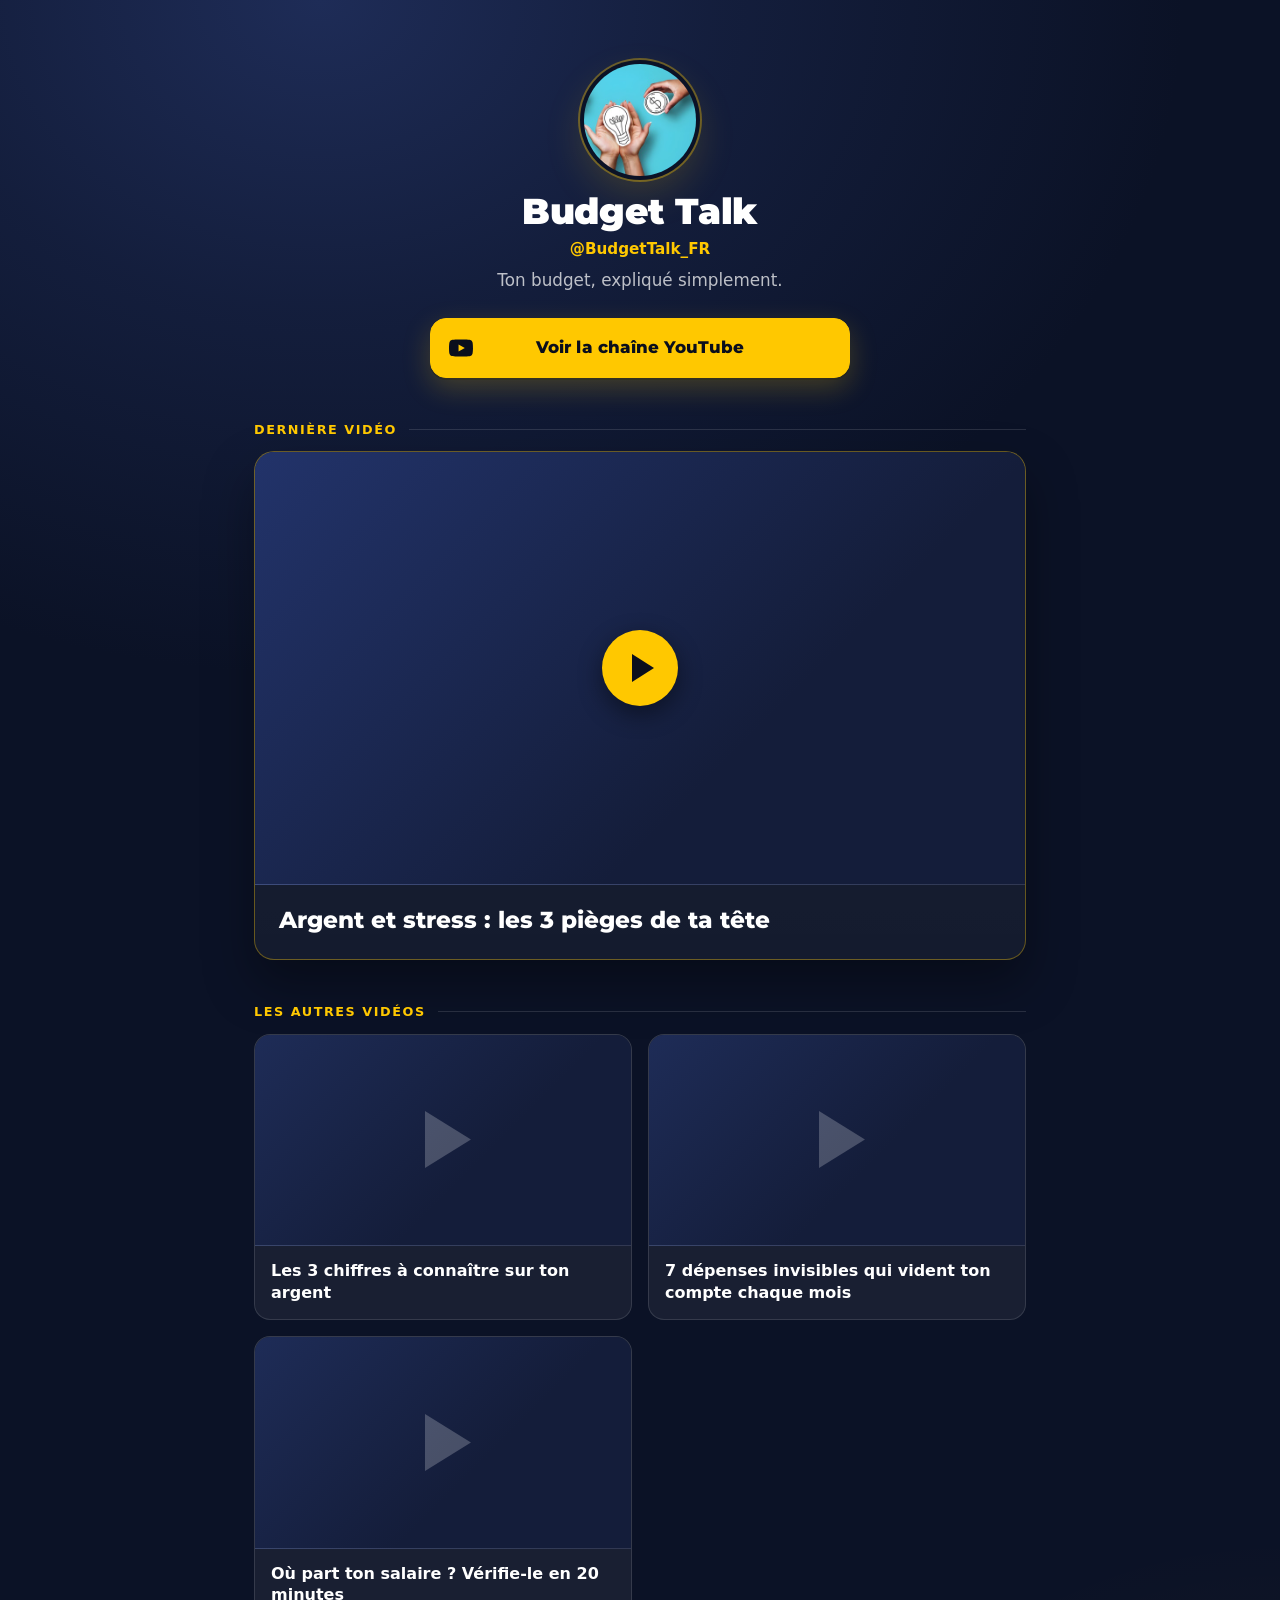
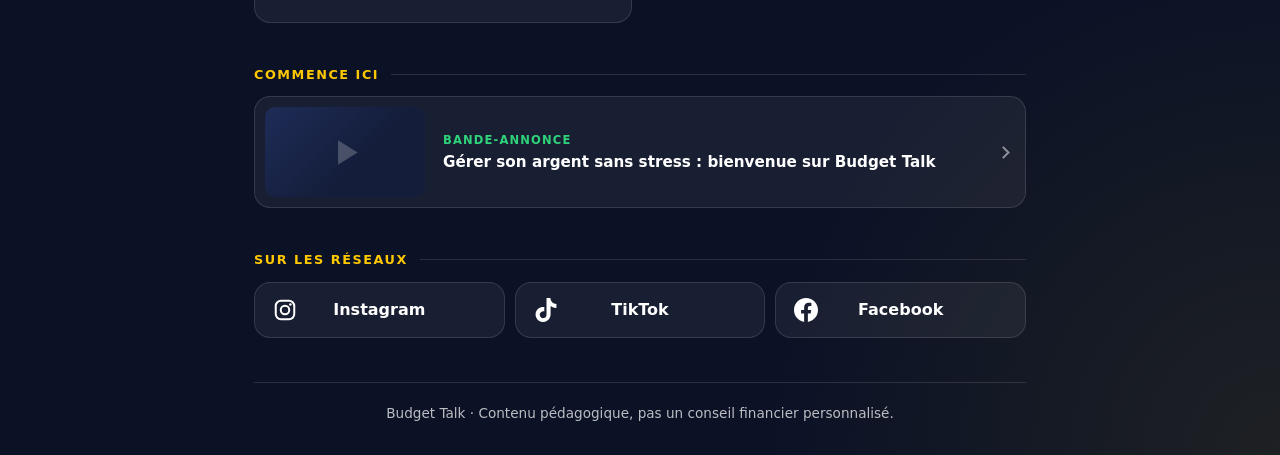
==== liens/index.html @ e32ff12e "Ajoute la page de liens Budget Talk (/liens/) Page type Linktree : dernière vidéo en premier, autres" ====
<!doctype html>
<html lang="fr">
<head>
<meta charset="utf-8">
<meta name="viewport" content="width=device-width, initial-scale=1, viewport-fit=cover">
<title>Budget Talk – Liens</title>
<meta name="description" content="Les vidéos et les réseaux de Budget Talk, la chaîne YouTube qui explique ton budget simplement.">
<meta name="theme-color" content="#0B1226">
<meta name="color-scheme" content="dark">
<link rel="canonical" href="https://leomira-1999.github.io/liens/">
<link rel="icon" type="image/png" sizes="180x180" href="icon.png">
<link rel="apple-touch-icon" href="icon.png">
<meta property="og:type" content="website">
<meta property="og:site_name" content="Budget Talk">
<meta property="og:url" content="https://leomira-1999.github.io/liens/">
<meta property="og:title" content="Budget Talk">
<meta property="og:description" content="Les vidéos et les réseaux de Budget Talk, la chaîne YouTube qui explique ton budget simplement.">
<meta property="og:image" content="https://leomira-1999.github.io/liens/og.jpg">
<meta property="og:image:type" content="image/jpeg">
<meta property="og:image:width" content="1200">
<meta property="og:image:height" content="630">
<meta property="og:image:alt" content="Budget Talk : ton budget, expliqué simplement.">
<meta property="og:locale" content="fr_FR">
<meta name="twitter:card" content="summary_large_image">
<link rel="stylesheet" href="style.css">
</head>
<body>
<main class="wrap">

  <header class="hero">
    <img class="avatar" src="avatar.jpg" width="96" height="96" alt="">
    <h1>Budget Talk</h1>
    <p class="handle">@BudgetTalk_FR</p>
    <p class="tagline">Ton budget, expliqué simplement.</p>
  </header>

  <a class="btn btn-primary" href="https://www.youtube.com/@BudgetTalk_FR" rel="noopener">
    <svg class="ico" viewBox="0 0 24 24" width="24" height="24" aria-hidden="true" focusable="false"><path fill="currentColor" d="M23.5 6.19a3.02 3.02 0 0 0-2.12-2.14C19.5 3.55 12 3.55 12 3.55s-7.5 0-9.38.5A3.02 3.02 0 0 0 .5 6.19C0 8.07 0 12 0 12s0 3.93.5 5.81a3.02 3.02 0 0 0 2.12 2.14c1.88.5 9.38.5 9.38.5s7.5 0 9.38-.5a3.02 3.02 0 0 0 2.12-2.14C24 15.93 24 12 24 12s0-3.93-.5-5.81zM9.55 15.57V8.43L15.82 12l-6.27 3.57z"/></svg>
    <span>Voir la chaîne YouTube</span>
  </a>

  <section class="block" aria-labelledby="h-derniere">
    <h2 id="h-derniere">Dernière vidéo</h2>
    <div id="featured">
      <noscript><p class="note">Toutes les vidéos sont sur <a href="https://www.youtube.com/@BudgetTalk_FR" rel="noopener">la chaîne YouTube</a>.</p></noscript>
    </div>
  </section>

  <section class="block" id="sec-autres" aria-labelledby="h-autres" hidden>
    <h2 id="h-autres">Les autres vidéos</h2>
    <ul class="list grid" id="list-autres"></ul>
  </section>

  <section class="block" id="sec-debut" aria-labelledby="h-debut" hidden>
    <h2 id="h-debut">Commence ici</h2>
    <ul class="list" id="list-debut"></ul>
  </section>

  <nav class="block socials" aria-label="Réseaux">
    <h2>Sur les réseaux</h2>
    <ul class="list">
      <li><a class="btn" href="https://www.instagram.com/budgettalk_fr/" rel="noopener">
        <svg class="ico" viewBox="0 0 24 24" width="24" height="24" aria-hidden="true" focusable="false"><rect x="2.75" y="2.75" width="18.5" height="18.5" rx="5.25" fill="none" stroke="currentColor" stroke-width="2"/><circle cx="12" cy="12" r="4.25" fill="none" stroke="currentColor" stroke-width="2"/><circle cx="17.4" cy="6.6" r="1.25" fill="currentColor"/></svg>
        <span>Instagram</span>
      </a></li>
      <li><a class="btn" href="https://www.tiktok.com/@budget.talk.fr" rel="noopener">
        <svg class="ico" viewBox="0 0 24 24" width="24" height="24" aria-hidden="true" focusable="false"><path fill="currentColor" d="M12.53.02C13.84 0 15.14.01 16.44 0c.08 1.53.63 3.09 1.75 4.17 1.12 1.11 2.7 1.62 4.24 1.79v4.03c-1.44-.05-2.89-.35-4.2-.97-.57-.26-1.1-.59-1.62-.93-.01 2.92.01 5.84-.02 8.75-.08 1.4-.54 2.79-1.35 3.94-1.31 1.92-3.58 3.17-5.91 3.21-1.43.08-2.86-.31-4.08-1.03-2.02-1.19-3.44-3.37-3.65-5.71-.02-.5-.03-1-.01-1.49.18-1.9 1.12-3.72 2.58-4.96 1.66-1.44 3.98-2.13 6.15-1.72.02 1.48-.04 2.96-.04 4.44-.99-.32-2.15-.23-3.02.37-.63.41-1.11 1.04-1.36 1.75-.21.51-.15 1.07-.14 1.61.24 1.64 1.82 3.02 3.5 2.87 1.12-.01 2.19-.66 2.77-1.61.19-.33.4-.67.41-1.06.1-1.79.06-3.57.07-5.36.01-4.03-.01-8.05.02-12.07z"/></svg>
        <span>TikTok</span>
      </a></li>
      <li><a class="btn" href="https://www.facebook.com/profile.php?id=61595327470370" rel="noopener">
        <svg class="ico" viewBox="0 0 24 24" width="24" height="24" aria-hidden="true" focusable="false"><path fill="currentColor" d="M24 12.07C24 5.44 18.63.07 12 .07S0 5.44 0 12.07c0 5.99 4.39 10.95 10.13 11.85v-8.38H7.08v-3.47h3.05V9.43c0-3.01 1.79-4.67 4.53-4.67 1.31 0 2.69.24 2.69.24v2.95h-1.51c-1.49 0-1.96.93-1.96 1.87v2.25h3.33l-.53 3.47h-2.8v8.38C19.61 23.03 24 18.06 24 12.07z"/></svg>
        <span>Facebook</span>
      </a></li>
    </ul>
  </nav>

  <footer class="foot">
    <p>Budget Talk · Contenu pédagogique, pas un conseil financier personnalisé.</p>
  </footer>

</main>
<script src="videos.js"></script>
<script src="app.js"></script>
</body>
</html>
---- liens/style.css ----
/* Budget Talk · page de liens. Couleurs reprises du design system des animations (ds.css). */

@font-face {
  font-family: "BT Display";
  src: url(fonts/montserrat-latin-800-normal.woff2) format("woff2");
  font-weight: 800;
  font-style: normal;
  font-display: swap;
}
@font-face {
  font-family: "BT Display";
  src: url(fonts/montserrat-latin-900-normal.woff2) format("woff2");
  font-weight: 900;
  font-style: normal;
  font-display: swap;
}

:root {
  --nuit: #0B1226;
  --nuit-2: #141D3A;
  --encre: #0A0E1C;
  --jaune: #FFC800;
  --rouge: #E5262B;
  --vert: #2ED37A;
  --blanc: #FFFFFF;
  --gris: rgba(255, 255, 255, .72);
  --ligne: rgba(255, 255, 255, .12);
  --carte: rgba(255, 255, 255, .06);
  --carte-hover: rgba(255, 255, 255, .09);

  --display: "BT Display", "Montserrat", "Arial Black", sans-serif;
  --text: system-ui, -apple-system, "Segoe UI", Roboto, sans-serif;

  --radius: 16px;
  --gap: 12px;
  --section: 36px;
  --ease: cubic-bezier(.2, .8, .2, 1);
  /* Fond de vignette quand l'image n'est pas (encore) chargée */
  --vide: url("data:image/svg+xml,%3Csvg xmlns='http://www.w3.org/2000/svg' viewBox='0 0 24 24'%3E%3Cpath fill='%23FFFFFF' fill-opacity='.22' d='M8 5.5v13l10.5-6.5z'/%3E%3C/svg%3E") center / 28% auto no-repeat,
          linear-gradient(135deg, #1E2C57, var(--nuit-2) 60%);
}

*, *::before, *::after { box-sizing: border-box; }
[hidden] { display: none !important; }

html {
  background: var(--nuit);
  -webkit-text-size-adjust: 100%;
  text-size-adjust: 100%;
}

body {
  margin: 0;
  min-height: 100vh;
  min-height: 100dvh;
  color: var(--blanc);
  /* Fond Nuit (comme .bg du design system), sans animation : halo bleu en haut,
     halo jaune discret en bas, dégradés qui finissent sur la couleur unie (pas de raccord visible) */
  background:
    radial-gradient(ellipse 90% 100% at 25% 0%, #1E2C57 0%, rgba(30, 44, 87, .45) 35%, rgba(11, 18, 38, 0) 75%) top / 100% 900px no-repeat,
    radial-gradient(circle 520px at 100% 100%, rgba(255, 200, 0, .08), rgba(255, 200, 0, 0)) bottom / 100% 600px no-repeat,
    var(--nuit);
  font: 400 1rem/1.5 var(--text);
  -webkit-font-smoothing: antialiased;
  -moz-osx-font-smoothing: grayscale;
}

img, svg { max-width: 100%; display: block; }
h1, h2, h3, p { margin: 0; }
h1, h3, .title { overflow-wrap: anywhere; word-break: break-word; }
ul { list-style: none; margin: 0; padding: 0; }
a { color: inherit; }

/* ---------- Mise en page ---------- */
.wrap {
  max-width: 560px;
  margin: 0 auto;
  padding:
    calc(24px + env(safe-area-inset-top))
    max(16px, env(safe-area-inset-right))
    calc(32px + env(safe-area-inset-bottom))
    max(16px, env(safe-area-inset-left));
}

/* ---------- En-tête ---------- */
.hero {
  text-align: center;
  padding: 12px 0 24px;
}
.avatar {
  width: 96px;
  height: 96px;
  margin: 0 auto 16px;
  border-radius: 50%;
  object-fit: cover;
  background: var(--nuit-2);
  box-shadow:
    0 0 0 4px var(--nuit),
    0 0 0 6px rgba(255, 200, 0, .35),
    0 16px 40px rgba(255, 200, 0, .18);
}
h1 {
  font-family: var(--display);
  font-weight: 900;
  font-size: clamp(1.75rem, 6vw, 2.25rem);
  line-height: 1.1;
  letter-spacing: -.01em;
}
.handle {
  margin-top: 6px;
  font-weight: 600;
  font-size: .95rem;
  color: var(--jaune);
}
.tagline {
  margin-top: 8px;
  font-size: 1.05rem;
  color: var(--gris);
}

/* ---------- Boutons ---------- */
.btn {
  display: grid;
  grid-template-columns: 24px 1fr 24px;
  align-items: center;
  gap: 12px;
  min-height: 56px;
  padding: 12px 18px;
  border-radius: var(--radius);
  background: var(--carte);
  border: 1px solid var(--ligne);
  color: var(--blanc);
  text-decoration: none;
  font-weight: 600;
  font-size: 1rem;
  line-height: 1.25;
  text-align: center;
  transition: transform .15s var(--ease), border-color .15s ease, background-color .15s ease;
}
.btn::after { content: ""; } /* équilibre l'icône à gauche : texte bien centré */
.btn .ico { width: 24px; height: 24px; }

.btn-primary {
  min-height: 60px;
  background: var(--jaune);
  border-color: var(--jaune);
  color: var(--encre);
  font-family: var(--display);
  font-weight: 800;
  font-size: 1.05rem;
  letter-spacing: .005em;
  box-shadow: 0 10px 28px rgba(255, 200, 0, .22), 0 2px 0 rgba(0, 0, 0, .25);
}

/* ---------- Sections ---------- */
.block { margin-top: var(--section); }
h2 {
  display: flex;
  align-items: center;
  gap: 12px;
  margin-bottom: 14px;
  font-family: var(--text);
  font-weight: 700;
  font-size: .8rem;
  line-height: 1.2;
  letter-spacing: .12em;
  text-transform: uppercase;
  color: var(--jaune);
}
h2::after {
  content: "";
  flex: 1;
  height: 1px;
  background: var(--ligne);
}

.list { display: grid; gap: var(--gap); }

/* ---------- Cartes ---------- */
.card {
  display: block;
  min-height: 48px;
  border-radius: var(--radius);
  background: var(--carte);
  border: 1px solid var(--ligne);
  color: var(--blanc);
  text-decoration: none;
  transition: transform .15s var(--ease), border-color .15s ease, background-color .15s ease;
}
.media {
  position: relative;
  overflow: hidden;
  aspect-ratio: 16 / 9;
  background: var(--vide);
}
.media img {
  width: 100%;
  height: 100%;
  object-fit: cover;
}
.title {
  font-family: var(--text);
  font-weight: 600;
  line-height: 1.35;
}

/* Navigateurs sans aspect-ratio : boîte 16/9 par padding */
@supports not (aspect-ratio: 1) {
  .featured .media { height: 0; padding-top: 56.25%; }
  .media img { position: absolute; top: 0; left: 0; }
  @media (min-width: 720px) { .grid .row .media { height: 0; padding-top: 56.25%; } }
}

/* Vedette */
.featured {
  overflow: hidden;
  border-radius: 20px;
  background: linear-gradient(180deg, rgba(255, 255, 255, .08), rgba(255, 255, 255, .04));
  border-color: rgba(255, 200, 0, .35);
  box-shadow: 0 24px 50px rgba(0, 0, 0, .35);
}
.featured .media {
  border-bottom: 1px solid var(--ligne);
  background: linear-gradient(135deg, #22336A, var(--nuit-2) 65%);
}
.featured .play {
  position: absolute;
  left: 50%;
  top: 50%;
  width: 64px;
  height: 64px;
  margin: -32px 0 0 -32px;
  border-radius: 50%;
  background: var(--jaune);
  box-shadow: 0 8px 24px rgba(0, 0, 0, .45);
  transition: transform .15s var(--ease);
}
.featured .play::after {
  content: "";
  position: absolute;
  left: 25px;
  top: 20px;
  width: 0;
  height: 0;
  border-style: solid;
  border-width: 12px 0 12px 19px;
  border-color: transparent transparent transparent var(--encre);
}
.featured .body { padding: 16px 18px 18px; }
.featured .title {
  font-family: var(--display);
  font-weight: 800;
  font-size: 1.2rem;
  line-height: 1.3;
}

/* Carte compacte : vignette 112x63 + titre */
.row {
  display: grid;
  grid-template-columns: 112px 1fr 16px;
  align-items: center;
  gap: 14px;
  padding: 10px 14px 10px 10px;
}
.row .media {
  width: 112px;
  height: 63px;
  border-radius: 10px;
}
.row .title { font-size: .95rem; }
.row .label {
  display: block;
  margin-bottom: 2px;
  font-size: .72rem;
  font-weight: 700;
  letter-spacing: .1em;
  text-transform: uppercase;
  color: var(--vert);
}
.chev {
  justify-self: end;
  width: 9px;
  height: 9px;
  margin-right: 3px;
  border-top: 2px solid var(--gris);
  border-right: 2px solid var(--gris);
  transform: rotate(45deg);
  opacity: .7;
}

/* ---------- Réseaux ---------- */
.socials .list { gap: 10px; }

/* ---------- Pied de page ---------- */
.foot {
  margin-top: 44px;
  padding-top: 20px;
  border-top: 1px solid var(--ligne);
  text-align: center;
  font-size: .85rem;
  line-height: 1.5;
  color: var(--gris);
}

.note {
  padding: 16px 18px;
  border-radius: var(--radius);
  background: var(--carte);
  border: 1px solid var(--ligne);
  color: var(--gris);
}
.note a { color: var(--jaune); font-weight: 600; }

/* ---------- États ---------- */
@media (hover: hover) {
  .btn:hover, .card:hover { transform: translateY(-2px); border-color: var(--jaune); background-color: var(--carte-hover); }
  .btn-primary:hover { background-color: #FFD333; }
  .featured:hover .play { transform: scale(1.08); }
  .row:hover .chev { border-color: var(--jaune); opacity: 1; }
}
.btn:active, .card:active { transform: translateY(1px); border-color: var(--jaune); }

a:focus-visible {
  outline: 3px solid var(--jaune);
  outline-offset: 2px;
}
.btn-primary:focus-visible { outline-color: var(--blanc); }

@media (prefers-reduced-motion: reduce) {
  .btn, .card, .featured .play { transition: none; }
  .btn:hover, .card:hover, .btn:active, .card:active { transform: none; }
  .featured:hover .play { transform: none; }
}

/* ---------- Très petits écrans ---------- */
@media (max-width: 359px) {
  .row { grid-template-columns: 96px 1fr; gap: 12px; padding-right: 12px; }
  .row .media { width: 96px; height: 54px; }
  .row .chev { display: none; }
  .row .title { font-size: .9rem; }
  .btn { padding-left: 14px; padding-right: 14px; }
  /* bouton principal : icône + texte centrés ensemble, sur une ligne */
  .btn-primary { grid-template-columns: 24px auto; justify-content: center; gap: 10px; font-size: 1rem; }
  .btn-primary::after { display: none; }
}

/* ---------- Tablette et ordinateur ---------- */
@media (min-width: 720px) {
  :root { --section: 44px; --gap: 16px; }
  .wrap { max-width: 760px; padding-left: 24px; padding-right: 24px; }
  .hero { padding-top: 16px; }
  .avatar { width: 112px; height: 112px; }

  .btn-primary { max-width: 420px; margin: 0 auto; }

  .featured .body { padding: 20px 24px 24px; }
  .featured .title { font-size: 1.45rem; }
  .featured .play { width: 76px; height: 76px; margin: -38px 0 0 -38px; }
  .featured .play::after { left: 30px; top: 24px; border-width: 14px 0 14px 22px; }

  /* « Les autres vidéos » : grille 2 colonnes, vignette au-dessus */
  .grid { grid-template-columns: 1fr 1fr; }
  .grid .row {
    display: flex;
    flex-direction: column;
    align-items: stretch;
    gap: 0;
    height: 100%;
    padding: 0;
    overflow: hidden;
  }
  .grid .row .media { width: 100%; height: auto; border-radius: 0; border-bottom: 1px solid var(--ligne); }
  .grid .row .body { padding: 14px 16px 16px; }
  .grid .row .title { font-size: 1rem; }
  .grid .row .chev { display: none; }

  .row { grid-template-columns: 160px 1fr 16px; gap: 18px; }
  .row .media { width: 160px; height: 90px; }

  .socials .list { grid-template-columns: repeat(3, 1fr); }
}

@media (min-width: 1024px) {
  .wrap { max-width: 820px; padding-top: calc(48px + env(safe-area-inset-top)); }
}
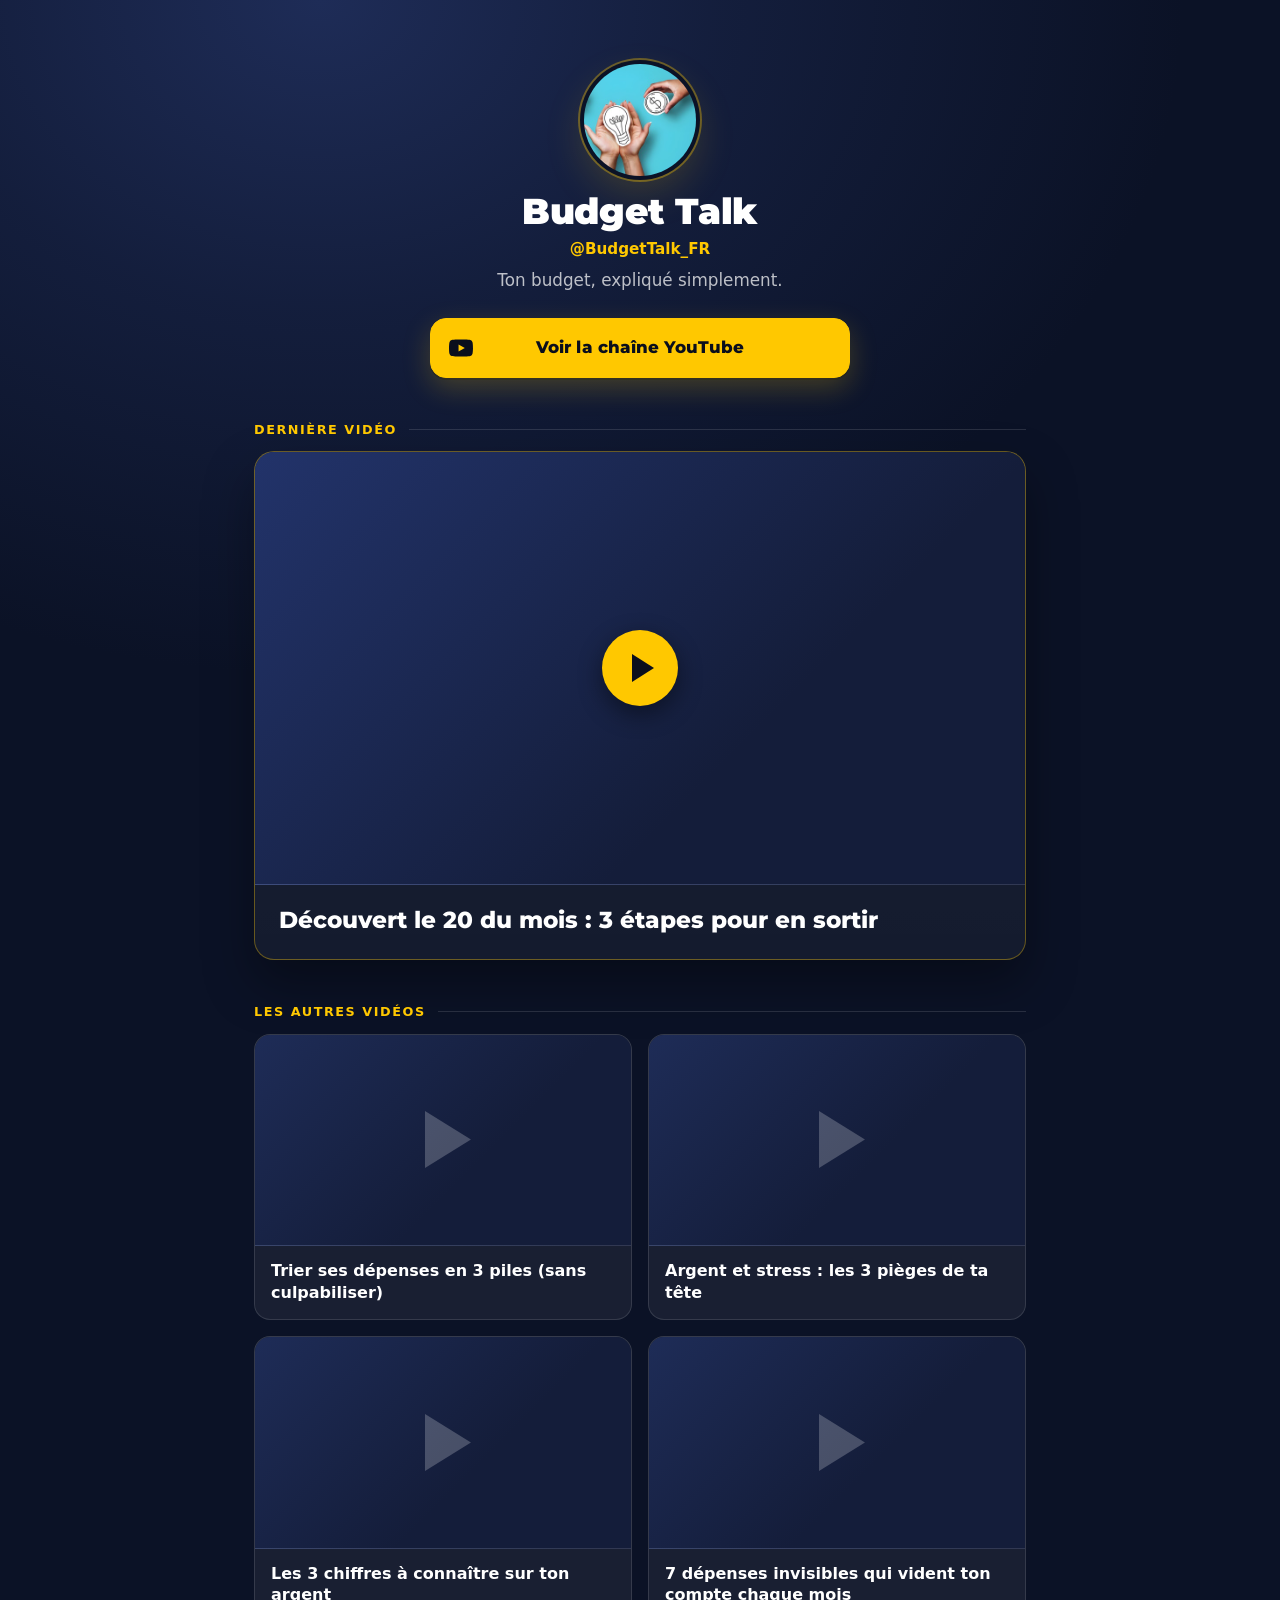
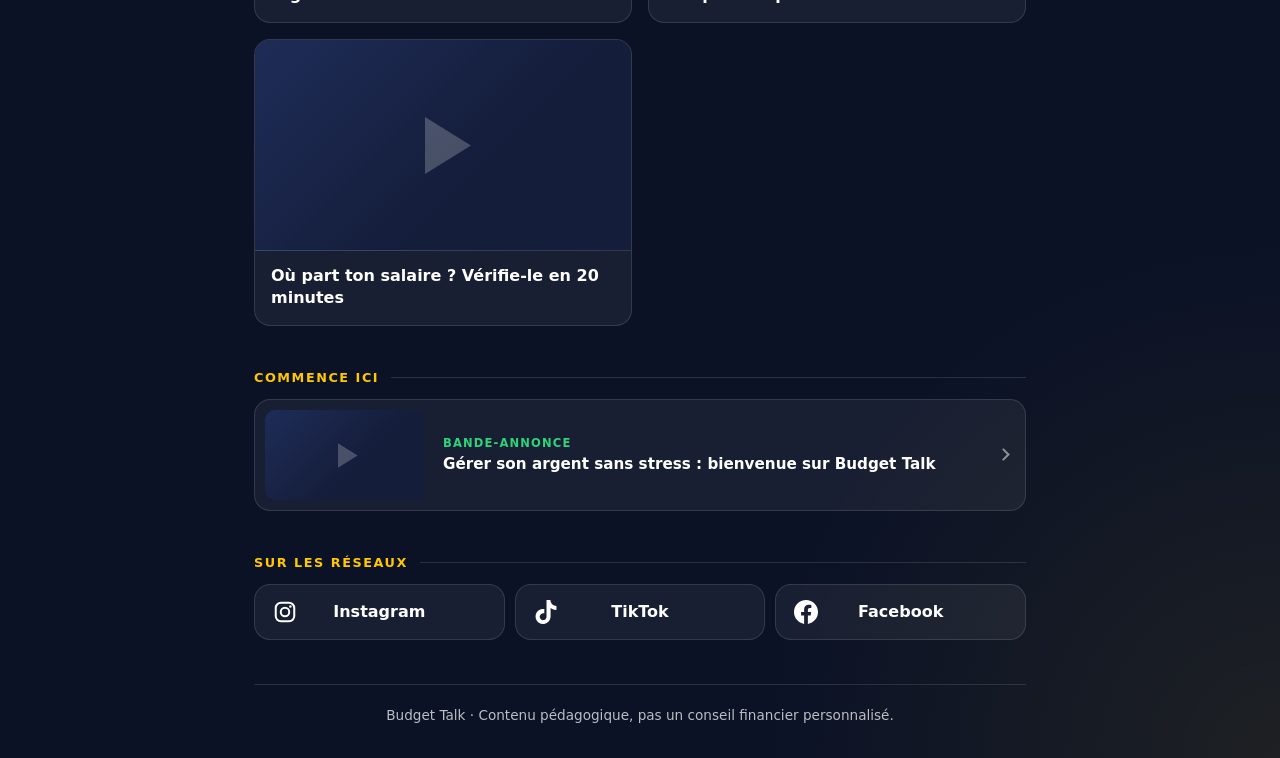
==== commit f8727d52: "Page de liens : Vercel Web Analytics et comptage des clics sortants Co-Authored-By: Claude Sonnet 5." ====
--- a/liens/index.html
+++ b/liens/index.html
@@ -2,20 +2,21 @@
 <html lang="fr">
 <head>
 <meta charset="utf-8">
+<script>if(/github\.io$/.test(location.hostname))location.replace("https://budgettalk.vercel.app/");</script>
 <meta name="viewport" content="width=device-width, initial-scale=1, viewport-fit=cover">
 <title>Budget Talk – Liens</title>
 <meta name="description" content="Les vidéos et les réseaux de Budget Talk, la chaîne YouTube qui explique ton budget simplement.">
 <meta name="theme-color" content="#0B1226">
 <meta name="color-scheme" content="dark">
-<link rel="canonical" href="https://leomira-1999.github.io/liens/">
+<link rel="canonical" href="https://budgettalk.vercel.app/">
 <link rel="icon" type="image/png" sizes="180x180" href="icon.png">
 <link rel="apple-touch-icon" href="icon.png">
 <meta property="og:type" content="website">
 <meta property="og:site_name" content="Budget Talk">
-<meta property="og:url" content="https://leomira-1999.github.io/liens/">
+<meta property="og:url" content="https://budgettalk.vercel.app/">
 <meta property="og:title" content="Budget Talk">
 <meta property="og:description" content="Les vidéos et les réseaux de Budget Talk, la chaîne YouTube qui explique ton budget simplement.">
-<meta property="og:image" content="https://leomira-1999.github.io/liens/og.jpg">
+<meta property="og:image" content="https://budgettalk.vercel.app/og.jpg">
 <meta property="og:image:type" content="image/jpeg">
 <meta property="og:image:width" content="1200">
 <meta property="og:image:height" content="630">
@@ -79,7 +80,10 @@
   </footer>
 
 </main>
+<script>window.va=window.va||function(){(window.vaq=window.vaq||[]).push(arguments);};</script>
+<script defer src="/_vercel/insights/script.js"></script>
 <script src="videos.js"></script>
 <script src="app.js"></script>
+<script src="stats.js"></script>
 </body>
 </html>
